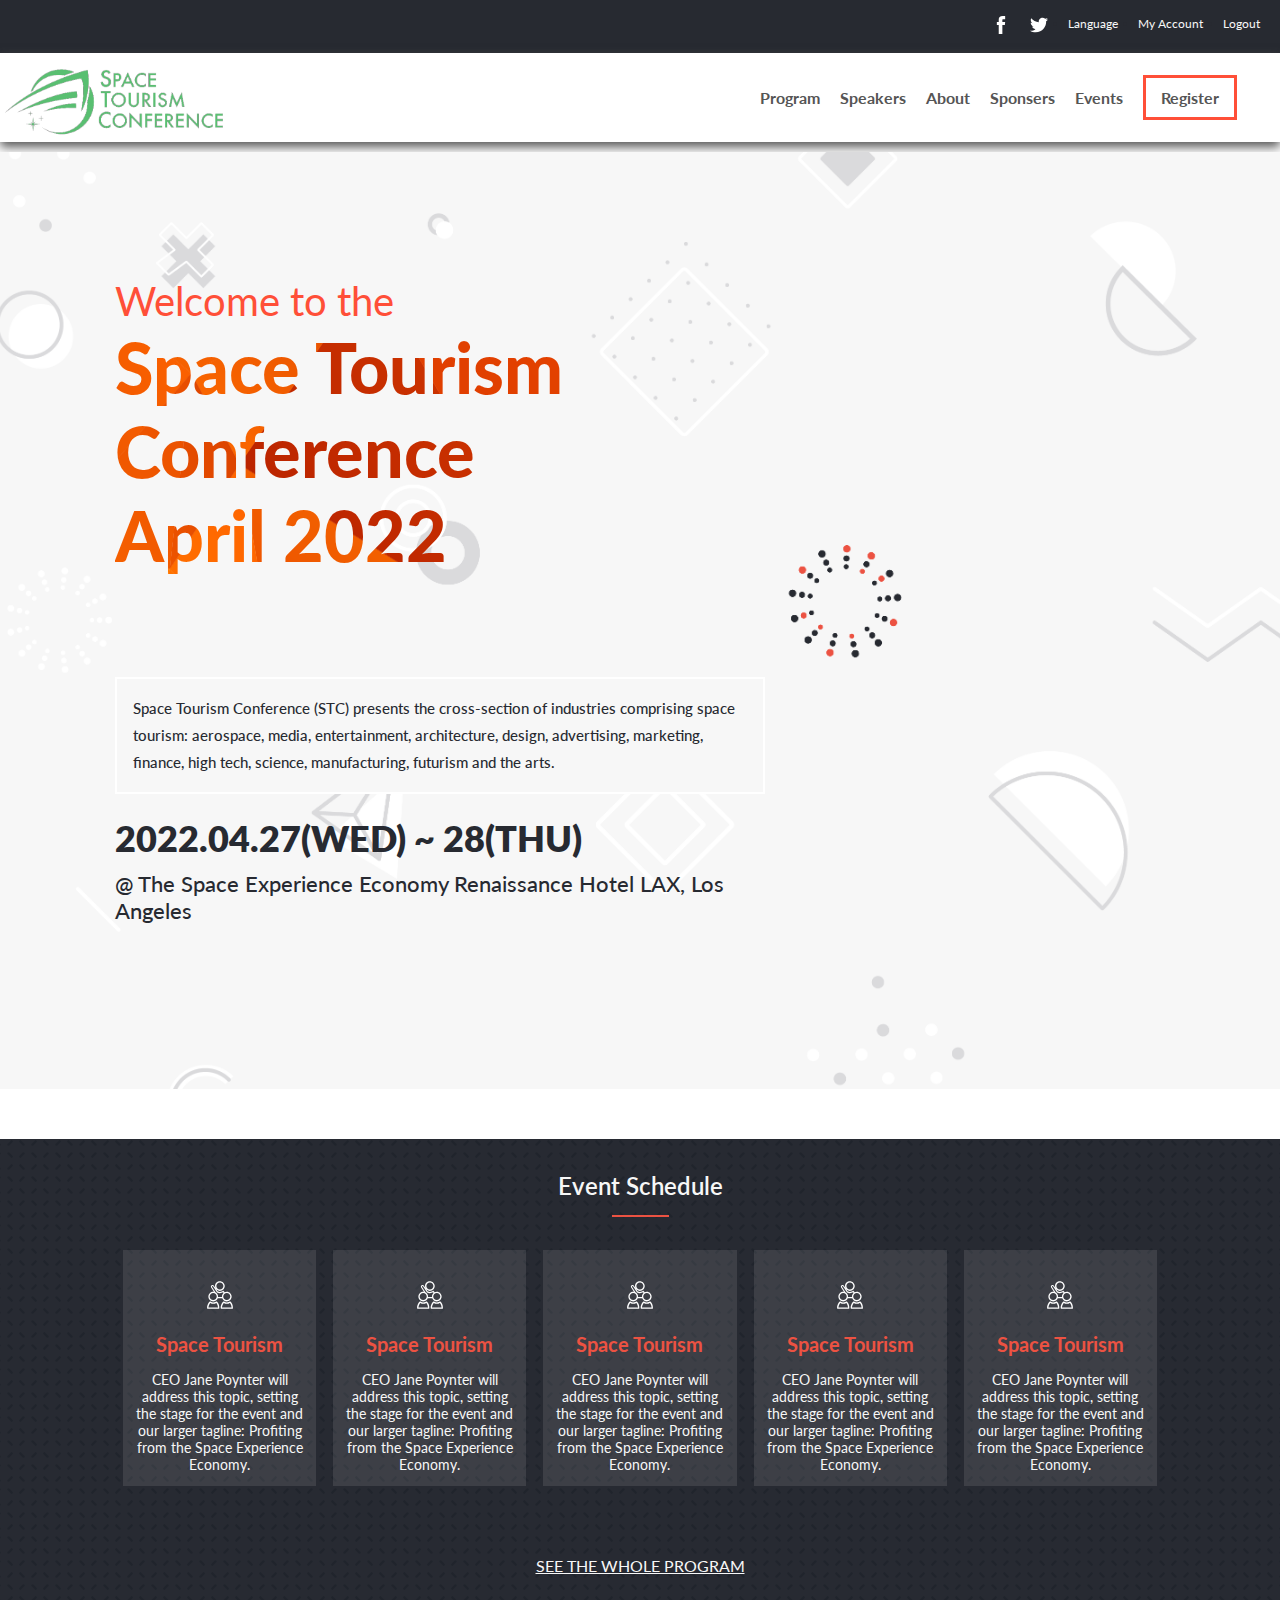
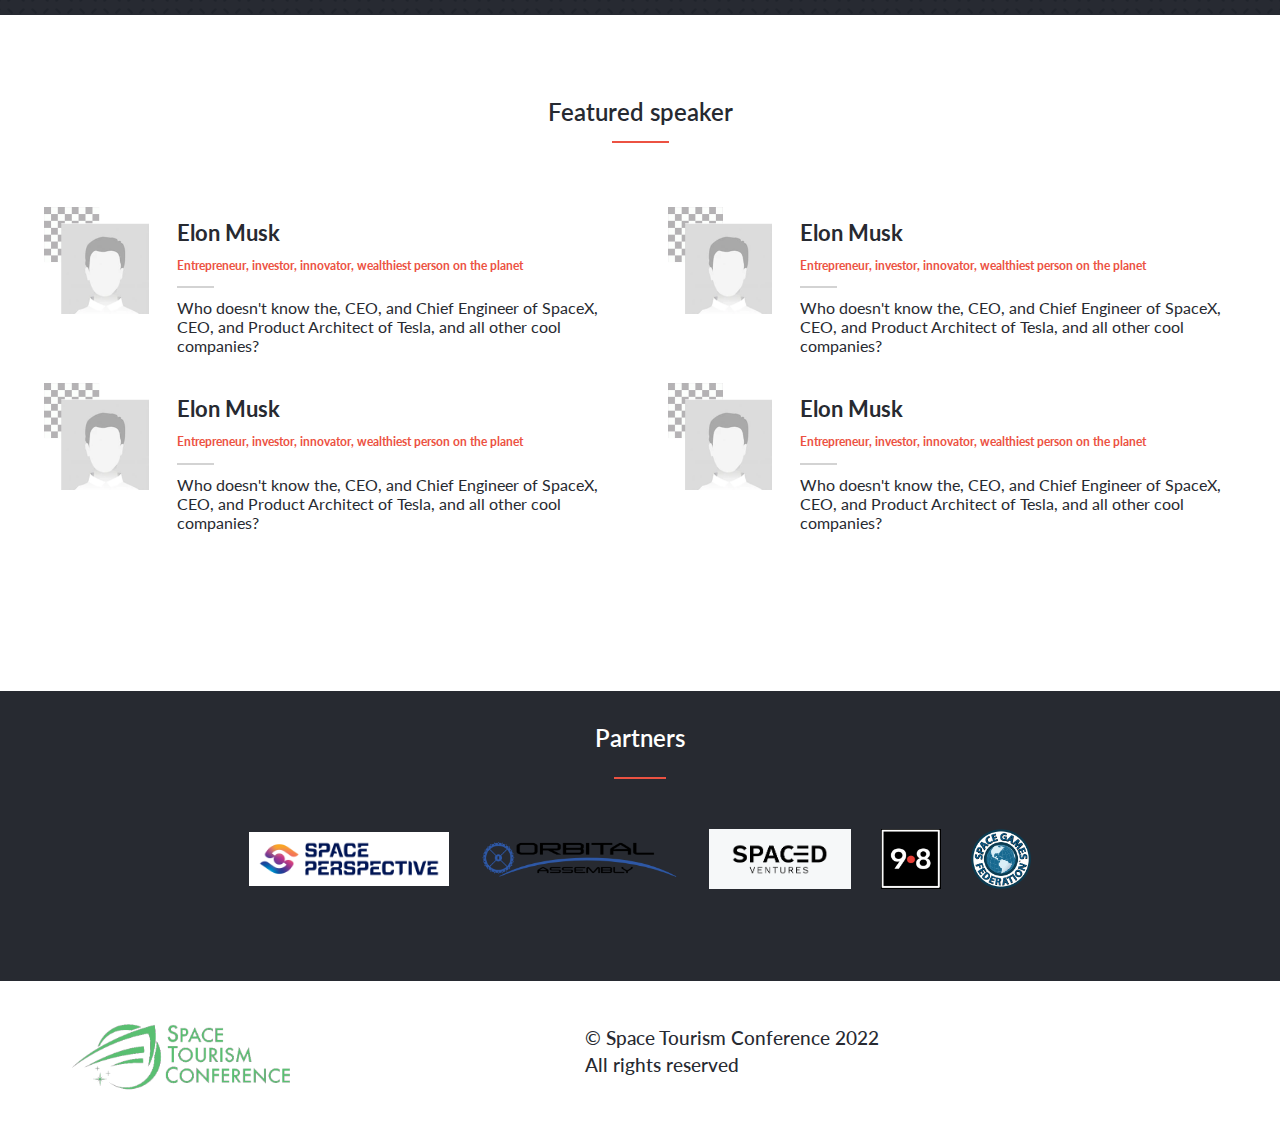
==== index.html @ 09a38b4f "html CSS files write" ====
<!DOCTYPE html>
<html lang="en">
<head>
    <meta charset="UTF-8">
    <meta http-equiv="X-UA-Compatible" content="IE=edge">
    <meta name="viewport" content="width=device-width, initial-scale=1.0">
    <link rel="stylesheet" href="css/style.css">
    <link rel="stylesheet" media="screen and (min-width: 768px)" href="./css/style-desktop.css" />
    <title>Space Tourism Conference</title>
</head>
<body>
    <header></header>
    <nav>
        <div class="mobile-menu-open">
            <img src="./icons/hamburger.png" alt="Open menu Options">
        </div>
        <div class="mobile-menu-close">
            <img src="./icons/close.png" alt="Close menu Options">
        </div>
        <div class="top-menu">
            <ul class="top-menu-1">
                <li><a><img src="./icons/facebook.svg" alt="facebook-icon"></a></li>
                <li><a><img src="./icons/twitter.svg" alt="twitter-icon"></a></li>
            </ul>
            <ul class="top-menu-2">
                <li><a href="">Language</a></li>
                <li><a href="">My Account</a></li>
                <li><a href="">Logout</a></li>
            </ul>
        </div>
        <div class="desktop-menu">
            <a href="#main-page"><img class="desktop-logo" src="./imgs/backgrounds/AboutUsImg2.png" alt="Space Tourism Conference">
            </a>
            <ul class="list-menu">
                <li><a href="">Program</a></li>
                <li><a href="">Speakers</a></li>
                <li><a href="">About</a></li>
                <li><a href="">Sponsers</a></li>
                <li><a href="">Events</a></li>
                <li class="register"><a href="">Register</a></li>

            </ul>
        </div>
    </nav>
    <section class="top">
        <div class="welcome-content">
            <h2 class="welcome-content-h2">Welcome to the</h2>
            <h1 class="welcome-content-h1">Space Tourism Conference
                <span>April 2022</span>
            </h1>
            <div class="paragraph">
                <p>Space Tourism Conference (STC) presents the cross-section of industries comprising space tourism: aerospace, media, entertainment, architecture, design, advertising, marketing, finance, high tech, science, manufacturing, futurism and the arts. </p>
            </div>
            <h3>2022.04.27(WED) ~ 28(THU)</h3>
            <h4>@ The Space Experience Economy
            Renaissance Hotel LAX, Los Angeles</h4>
        </div>
    </section>
    <section class="main-programme">
        <div class="main-programme-content">
            <h3>Event Schedule</h3>
            <div class="line1"></div>
            <div class="programme-cards">
                <div class="programme-card">
                    <img src="./icons/icon-lecture.svg" alt="info about lecture">
                    <h4>Space Tourism</h4>
                    <p>CEO Jane Poynter will address this topic, setting the stage for the event and our larger tagline: Profiting from the Space Experience Economy.</p>
                </div>
                <div class="programme-card">
                    <img src="./icons/icon-lecture.svg" alt="info about lecture">
                    <h4>Space Tourism</h4>
                    <p>CEO Jane Poynter will address this topic, setting the stage for the event and our larger tagline: Profiting from the Space Experience Economy.</p>
                </div>
                <div class="programme-card">
                    <img src="./icons/icon-lecture.svg" alt="info about lecture">
                    <h4>Space Tourism</h4>
                    <p>CEO Jane Poynter will address this topic, setting the stage for the event and our larger tagline: Profiting from the Space Experience Economy.</p>
                </div>
                <div class="programme-card">
                    <img src="./icons/icon-lecture.svg" alt="info about lecture">
                    <h4>Space Tourism</h4>
                    <p>CEO Jane Poynter will address this topic, setting the stage for the event and our larger tagline: Profiting from the Space Experience Economy.</p>
                </div>
                <div class="programme-card">
                    <img src="./icons/icon-lecture.svg" alt="info about lecture">
                    <h4>Space Tourism</h4>
                    <p>CEO Jane Poynter will address this topic, setting the stage for the event and our larger tagline: Profiting from the Space Experience Economy.</p>
                </div>
            </div>
            <button class="main-button" type="button">Join Space Tourism Conference</button>
            <a href="#program" class="see-programme">SEE THE WHOLE PROGRAM</a>
        </div>
    </section>
    <section class="featured-speakers">
        <div class="speaker-contents">
            <h3> Featured speaker</h3>
            <div class="line1"></div>
            <div class="speaker-cards">
                <div class="speaker-card">
                    <div class="speaker-img">
                        <img src="./imgs/avatar/Picture1.png" alt="Elon Musk">
                    </div>
                    <div class="speaker-info">
                        <h4>Elon Musk</h4>
                        <h5>Entrepreneur, investor, innovator, wealthiest person on the planet</h5>
                        <div class="line"></div>
                        <p>Who doesn't know the, CEO, and Chief Engineer of SpaceX, CEO, and Product Architect of Tesla, and all other cool companies?</p>
                    </div>
                </div>
                <div class="speaker-card">
                    <div class="speaker-img">
                        <img src="./imgs/avatar/Picture1.png" alt="Elon Musk">
                    </div>
                    <div class="speaker-info">
                        <h4>Elon Musk</h4>
                        <h5>Entrepreneur, investor, innovator, wealthiest person on the planet</h5>
                        <div class="line"></div>
                        <p>Who doesn't know the, CEO, and Chief Engineer of SpaceX, CEO, and Product Architect of Tesla, and all other cool companies?</p>
                    </div>
                </div>
                <div class="speaker-card">
                    <div class="speaker-img">
                        <img src="./imgs/avatar/Picture1.png" alt="Elon Musk">
                    </div>
                    <div class="speaker-info">
                        <h4>Elon Musk</h4>
                        <h5>Entrepreneur, investor, innovator, wealthiest person on the planet</h5>
                        <div class="line"></div>
                        <p>Who doesn't know the, CEO, and Chief Engineer of SpaceX, CEO, and Product Architect of Tesla, and all other cool companies?</p>
                    </div>
                </div>
                <div class="speaker-card">
                    <div class="speaker-img">
                        <img src="./imgs/avatar/Picture1.png" alt="Elon Musk">
                    </div>
                    <div class="speaker-info">
                        <h4>Elon Musk</h4>
                        <h5>Entrepreneur, investor, innovator, wealthiest person on the planet</h5>
                        <div class="line"></div>
                        <p>Who doesn't know the, CEO, and Chief Engineer of SpaceX, CEO, and Product Architect of Tesla, and all other cool companies?</p>
                    </div>
                </div>
            </div>
        </div>
        <button class="featured-speaker-button" type="button">More</button>
    </section>
    <section class="partners">
        <div class="partners-content">
            <h3>Partners</h3>
            <div class="line1"></div>
            <div class="partners-logos">
                <img src="./imgs/partner1.jpg" alt="">
                <img src="./imgs/partner4.png" alt="">
                <img src="./imgs/partner3.png" alt="">
                <img src="./imgs/partner2.jpg" alt="">
                <img src="./imgs/partner5.png" alt="">
            </div>
        </div>
    </section>
    <footer>
        <div class="footer-content">
            <img class="footer-logo" src="./imgs/backgrounds/AboutUsImg2.png" alt="picture of logo">
            <div class="footer-rights">
                <p>© Space Tourism Conference 2022</p>
                <p>All rights reserved</p>
            </div>
        </div>
    </footer>
</body>
</html>
---- css/style.css ----
@import url("https://fonts.googleapis.com/css2?family=Encode+Sans:wght@300;400;500;600;700;900&display=swap");
@import url('https://fonts.googleapis.com/css2?family=Lato:wght@300;400;700;900&display=swap');

::before * ::after {
  margin: 0;
  padding: 0;
}

body {
  color: #272a31;
  margin: 0;
  padding: 0;
  box-sizing: border-box;
  font-family: 'Lato', sans-serif;
}

h1,
h2,
h3,
h4,
h5,
h6,
p {
  margin: 0;
}

.top {
  width: 100%;
  max-width: 640px;
  text-align: center;
  margin: auto;
  background-image: url(../imgs/mobile-bg.png);
  background-repeat: no-repeat;
  background-position: center;
  background-size: cover;
}

.welcome-content {
  padding: 200px 20px 75px 20px;
  text-align: left;
}

.welcome-content-h2 {
  font-weight: 400;
  font-size: 20px;
  color: #ff4f38;
}

.welcome-content-h1 {
  font-weight: 900;
  font-size: 30px;
  background-image: url(../imgs/backgrounds/welcome-prism-bg.png);
  background-clip: inherit;
  -webkit-background-clip: text;
  color: transparent;
  background-repeat: no-repeat;
  background-position: center center;
  margin-bottom: 100px;
}

.paragraph {
  margin: 22px 0 22px 0;
  padding: 16px;
  background-color: #f7f7f7;
  border: 2px solid white;
}

.paragraph p {
  font-weight: 500;
  line-height: 27px;
  font-size: 12px;
}

.welcome-content > h3 {
  font-weight: 800;
  margin-top: 14px;
  margin-bottom: 10px;
}

.welcome-content > h4 {
  font-size: 14px;
}

span {
  display: block;
}

.main-programme {
  background-image: url(../imgs/backgrounds/crosspattern.svg);
  max-width: 640px;
  width: 100%;
  text-align: center;
  margin: auto;
  background-position: center;
}

.main-programme-content h3 {
  color: #f7f7f7;
  padding-top: 32px;
  padding-bottom: 15px;
}

.line1 {
  border: 1px solid #ec5242;
  width: 35px;
  margin: auto;
  margin-bottom: 25px;
}

.line {
  border: 1px solid #d3d3d3;
  width: 35px;
  margin-bottom: 10px;
  margin-top: 10px;
}

.programme-cards {
  display: flex;
  flex-direction: column;
}

.programme-card {
  display: grid;
  grid-template-columns: 1.5fr 2.5fr 6fr;
  background-color: rgba(255, 255, 255, 0.1);
  margin: 8px;
  padding: 13px;
  align-items: center;
}

.programme-card > * {
  width: 100%;
}

.programme-card > h4 {
  padding-right: 10px;
  color: #ec5242;
}

.programme-card > p {
  color: #f7f7f7;
  text-align: left;
}

.main-button {
  margin: 25px auto 25px auto;
  background-color: #ff4f38;
  border: none;
  color: #f7f7f7;
  font-size: 16px;
  font-weight: bolder;
  font-weight: 400;
  padding: 24px 40px;
}

.see-programme {
  display: none;
}

/* Speakers Section */

.featured-speakers {
  display: grid;
  text-align: center;
  width: 100%;
  max-width: 640px;
  margin: auto;
}

.speaker-contents {
  text-align: left;
}

.speaker-cards {
  margin: 8px;
}

.speaker-contents > h3 {
  padding-top: 32px;
  padding-bottom: 15px;
  text-align: center;
}

.speaker-card {
  display: grid;
  width: 100%;
  max-width: 640px;
  grid-template-columns: 1fr 3.5fr;
  margin: auto;
}

.speaker-img > img {
  width: 100%;
}

.speaker-card > * {
  padding: 14px;
}

.speaker-info {
  display: flex;
  flex-direction: column;
}

.speaker-info h5 {
  color: #ec5242;
}

.featured-speaker-button {
  padding-top: 15px;
  padding-bottom: 15px;
  max-width: 596px;
  margin-left: 22px;
  margin-right: 22px;
}

.featured-speaker-button ::after {
  content: url(../icons/down-arrow.svg);
  display: inline-block;
}

/* Menu Mobile */

nav {
  max-width: 640px;
  width: 100%;
  margin: auto;
}

.mobile-menu-open {
  display: block;
}

.mobile-menu-open img {
  height: 40px;
  margin-left: 34px;
  margin-top: 24px;
  color: #d3d3d3;
  position: fixed;
}

.mobile-menu-close {
  display: none;
}

.mobile-menu-close img {
  height: 40px;
  margin-left: 34px;
  margin-top: 24px;
  color: #d3d3d3;
}

.desktop-menu {
  display: none;
}

.top-menu {
  display: none;
}

.desktop-menu li {
  list-style: none;
  padding: 0;
}

.list-menu a {
  text-decoration: none;
  color: #555;
  font-size: 26px;
  font-weight: 700;
  line-height: 2.2em;
}

/* Partner's */

.partners {
  display: none;
  background-color: #272a31;
  max-width: 640px;
  margin: auto;
}

.partners-logos {
  display: flex;
  flex-wrap: wrap;
  justify-content: center;
  gap: 34px;
  align-items: center;
  max-width: 640px;
  padding-bottom: 30px;
}

.partners-content > h3 {
  padding: 32px 15px 15px 15px;
  font-weight: 800;
  margin-top: 14px;
  margin-bottom: 10px;
  color: white;
  text-align: center;
}

.partners-logos > img {
  width: auto;
  max-width: 200px;
  height: 100%;
  max-height: 60px;
}

/* footer */

footer {
  display: none;
  max-width: 640px;
  margin: auto;
}

.footer-content {
  margin: 30px 15px 30px 15px;
  display: grid;
  grid-template-columns: 30% 50%;
  gap: 30px;
  align-items: center;
}

.footer-logo {
  width: 100%;
}

.footer-rights {
  width: 100%;
}

.footer-rights p {
  font-weight: 500;
  line-height: 27px;
  font-size: larger;
}
---- css/style-desktop.css ----
@import url("https://fonts.googleapis.com/css2?family=Encode+Sans:wght@300;400;500;600;700;900&display=swap");
@import url('https://fonts.googleapis.com/css2?family=Lato:wght@300;400;700;900&display=swap');

::before * ::after {
  margin: 0;
  padding: 0;
}

body {
  color: #272a31;
  margin: 0;
  padding: 0;
  box-sizing: border-box;
  font-family: 'Lato', sans-serif;
}

h1,
h2,
h3,
h4,
h5,
h6,
p {
  margin: 0;
}

nav {
  max-width: 1440px;
  width: 100%;
  margin: auto;
}

.mobile-menu-open {
  display: none;
}

.mobile-menu-open img {
  height: 40px;
  margin-left: 34px;
  margin-top: 24px;
  color: #d3d3d3;
  position: fixed;
}

.mobile-menu-close {
  display: none;
}

.mobile-menu-close img {
  height: 40px;
  margin-left: 34px;
  margin-top: 24px;
  color: #d3d3d3;
}

.desktop-menu {
  display: flex;
  justify-content: space-between;
  padding-right: 40px;
  margin-bottom: 10px;
  border: 3px solid white;
  box-shadow: 0 5px 10px #555;
}

.desktop-menu a {
  justify-self: center;
  align-self: center;
}

.desktop-logo {
  height: auto;
  max-height: 80px;
}

.list-menu {
  display: flex;
  justify-content: space-around;
  gap: 20px;
}

.list-menu li {
  flex: 1 1 auto;
}

.desktop-menu li {
  list-style: none;
  padding: 0;
  align-self: center;
}

.list-menu a {
  text-decoration: none;
  color: #555;
  font-size: medium;
  font-weight: 700;
  line-height: 2.2em;
}

.register a {
  border: 3px solid #ff4f38;
  padding: 10px 15px 10px 15px;
}

.top-menu {
  display: flex;
  justify-content: end;
  background-color: #272a31;
}

.top-menu-1 {
  display: flex;
  padding-left: 0;
  list-style-type: none;
}

.top-menu-1 ul {
  margin-right: 24px;
}

.top-menu-1 li {
  font-size: 12px;
  font-weight: 400;
  margin-right: 20px;
}

.top-menu-1 a {
  text-decoration: none;
  color: #f7f7f7;
}

.top-menu-1 img {
  width: 18px;
  height: 18px;
}

.top-menu-2 {
  display: flex;
  padding-left: 0;
}

.top-menu-2 li {
  font-size: 12px;
  font-weight: 400;
  margin-right: 20px;
}

.top-menu-2 a {
  text-decoration: none;
  color: #f7f7f7;
}

.list-menu a:hover {
  color: #ff4f38;
}

/* Top Section */

.top {
  width: 100%;
  max-width: 1440px;
  text-align: center;
  margin: auto;
  background-image: url(../imgs/backgrounds/bg-welcome.png);
  background-repeat: no-repeat;
  background-position: center;
  background-size: cover;
}

.welcome-content {
  width: 100%;
  max-width: 650px;
  padding: 125px 0 165px 115px;
}

.welcome-content-h2 {
  font-size: 40px;
}

.welcome-content-h1 {
  max-width: 800px;
  font-size: 70px;
}

.paragraph {
  max-width: 630px;
}

.paragraph p {
  font-size: 15px;
}

.welcome-content > h3 {
  font-size: 36px;
}

.welcome-content > h4 {
  font-size: 22px;
  font-weight: 500;
}

.main-programme {
  background-image: url(../imgs/backgrounds/crosspattern.svg);
  max-width: 1440px;
  width: 100%;
  text-align: center;
  margin: auto;
  background-position: center;
}

.main-programme-content {
  padding-left: 115px;
  padding-right: 115px;
  padding-bottom: 40px;
}

.main-button {
  display: none;
}

.main-programme-content h3 {
  font-size: 24px;
  font-weight: 600;
  text-align: center;
  margin-top: 50px;
}

.line1 {
  width: 55px;
}

.programme-cards {
  display: grid;
  grid-template-columns: repeat(5, 1fr);
  gap: 1px;
}

.programme-card {
  display: flex;
  flex-direction: column;
  align-items: center;
  text-align: center;
  max-width: 200px;
  margin-bottom: 0;
}

.programme-card > * {
  width: auto;
}

.programme-card > h4 {
  font-size: 20px;
  width: 100%;
  margin-top: 5px;
  margin-bottom: 15px;
  padding: 0;
}

.programme-card > p {
  text-align: center;
  font-size: 14px;
  font-weight: 400;
}

.see-programme {
  display: block;
  margin-top: 70px;
  color: #f7f7f7;
}

/* Speakers Section */

.featured-speakers {
  max-width: 1440px;
}

.speaker-contents {
  padding: 0 30px 95px 30px;
}

.speaker-contents h3 {
  font-size: 24px;
  font-weight: 600;
  text-align: center;
  margin-top: 50px;
}

.speaker-contents .line1 {
  margin-bottom: 50px;
}

.speaker-cards {
  display: grid;
  grid-template-columns: 1fr 1fr;
  column-gap: 27px;
  margin: auto;
}

.speaker-card h4 {
  font-size: 22px;
  margin-top: 12px;
  margin-bottom: 10px;
}

.speaker-card h5 {
  font-size: 12px;
  line-height: 1.7em;
}

.featured-speaker-button {
  display: none;
}

/* Partner's Section */
.partners {
  display: block;
  max-width: 1440px;
  margin: auto;
}

.partners-content {
  padding: 0 30px 62px 30px;
}

.partners-content > h3 {
  font-size: 24px;
  font-weight: 600;
  text-align: center;
  margin-top: 50px;
}

.partners-content .line1 {
  width: 50px;
  margin-bottom: 50px;
}

.partners-logos {
  width: 100%;
  max-width: 858px;
  max-width: inherit;
  gap: 30px;
}

/* footer */
footer {
  display: block;
  max-width: 1440px;
  margin: auto;
}

.footer-content {
  justify-content: space-around;
}

.footer-logo {
  height: auto;
  max-height: 80px;
  width: auto;
}

.footer-rights {
  font-size: 16px;
  font-weight: 600;
}
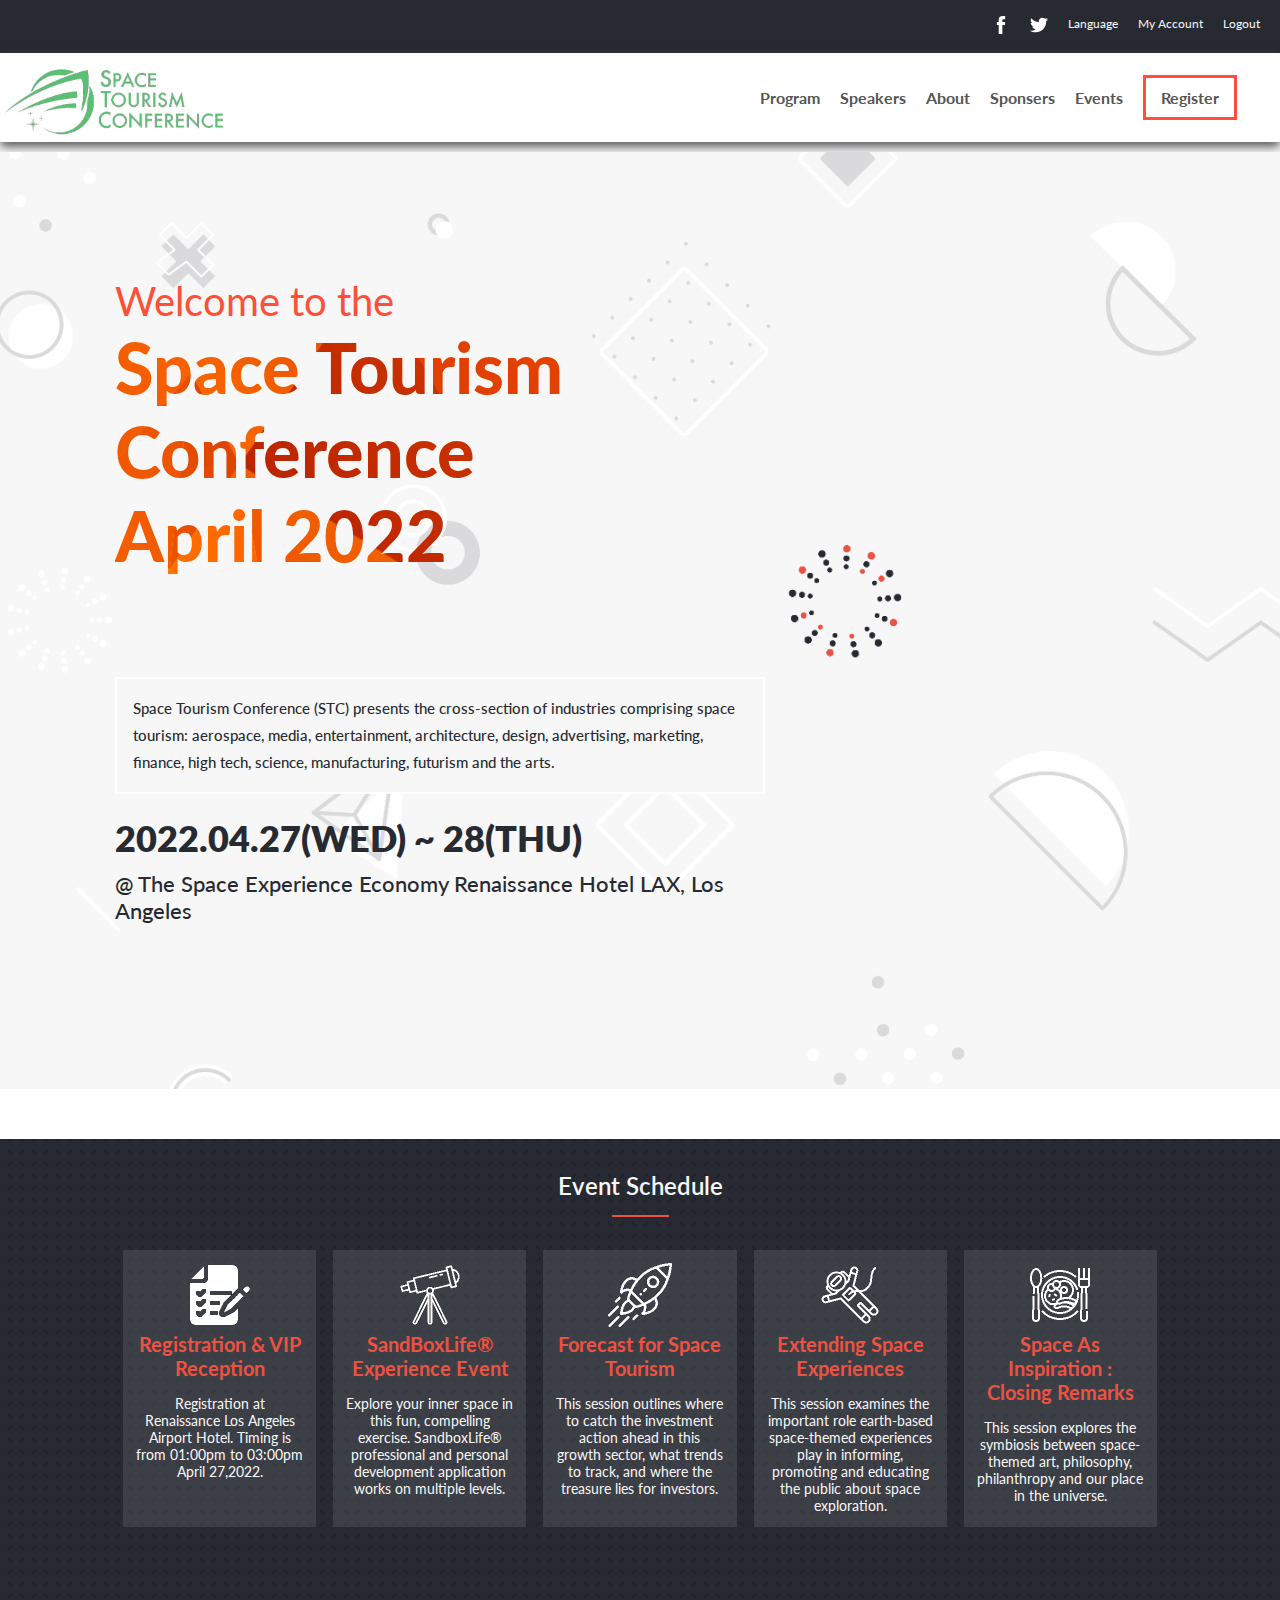
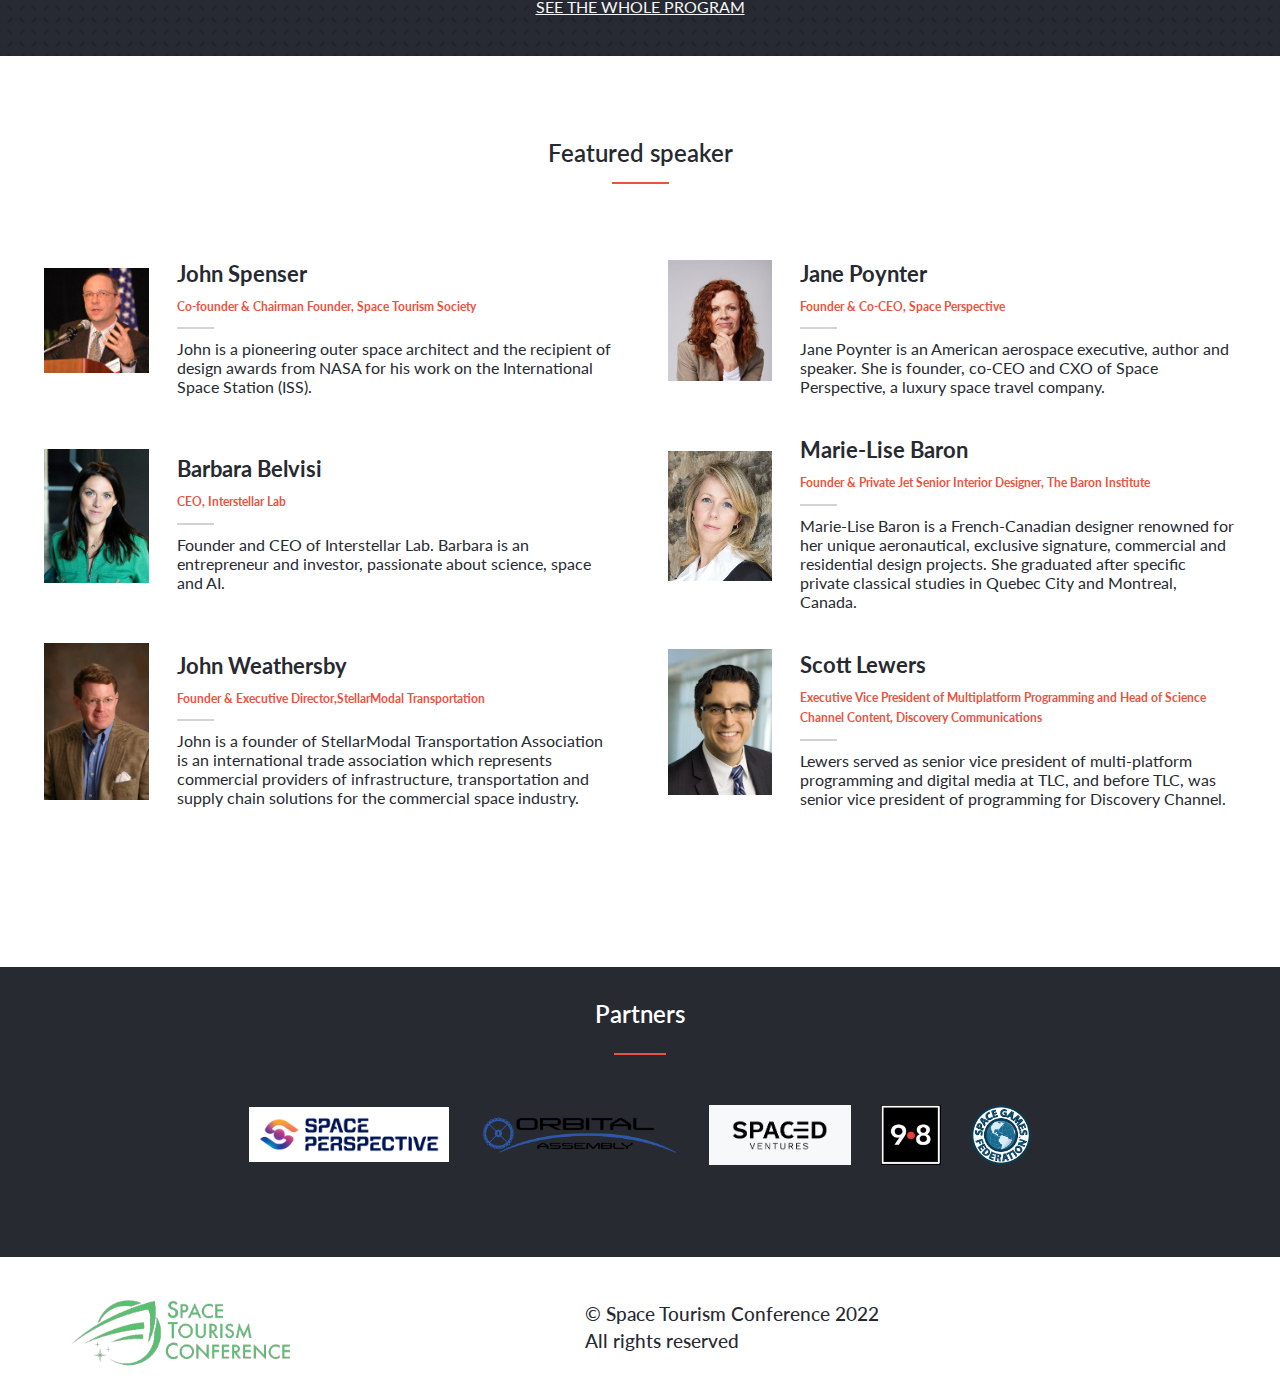
==== commit bf0b9fbf: "Programm section Data Add" ====
--- a/index.html
+++ b/index.html
@@ -32,12 +32,12 @@
             <a href="#main-page"><img class="desktop-logo" src="./imgs/backgrounds/AboutUsImg2.png" alt="Space Tourism Conference">
             </a>
             <ul class="list-menu">
-                <li><a href="">Program</a></li>
-                <li><a href="">Speakers</a></li>
-                <li><a href="">About</a></li>
-                <li><a href="">Sponsers</a></li>
-                <li><a href="">Events</a></li>
-                <li class="register"><a href="">Register</a></li>
+                <li class="programme1"><a href="#programme">Program</a></li>
+                <li class="speakers1"><a href="#speakers">Speakers</a></li>
+                <li class="about1"><a href="aboutUs.html">About</a></li>
+                <li class="sponsers1"><a href="aboutUs.html#sponsers">Sponsers</a></li>
+                <li class="events1"><a href="aboutUs.html#events">Events</a></li>
+                <li class="register"><a href="https://events.eventzilla.net/e/space-tourism-conference-2022-profiting-from-the-space-experience-economy-2138803014?preview=1626327024469">Register</a></li>
 
             </ul>
         </div>
@@ -56,95 +56,52 @@
             Renaissance Hotel LAX, Los Angeles</h4>
         </div>
     </section>
-    <section class="main-programme">
+    <section class="main-programme" id="programme">
         <div class="main-programme-content">
             <h3>Event Schedule</h3>
             <div class="line1"></div>
             <div class="programme-cards">
                 <div class="programme-card">
-                    <img src="./icons/icon-lecture.svg" alt="info about lecture">
-                    <h4>Space Tourism</h4>
-                    <p>CEO Jane Poynter will address this topic, setting the stage for the event and our larger tagline: Profiting from the Space Experience Economy.</p>
+                    <img src="./icons/a.png" alt="Registration & VIP reception">
+                    <h4>Registration & VIP Reception</h4>
+                    <p>Registration at Renaissance Los Angeles Airport Hotel. Timing is from 01:00pm to 03:00pm April 27,2022.</p>
                 </div>
                 <div class="programme-card">
-                    <img src="./icons/icon-lecture.svg" alt="info about lecture">
-                    <h4>Space Tourism</h4>
-                    <p>CEO Jane Poynter will address this topic, setting the stage for the event and our larger tagline: Profiting from the Space Experience Economy.</p>
+                    <img src="./icons/b.png" alt="Workshop-1">
+                    <h4>SandBoxLife® Experience Event</h4>
+                    <p>Explore your inner space in this fun, compelling exercise. SandboxLife® professional and personal development application works on multiple levels.</p> 
                 </div>
                 <div class="programme-card">
-                    <img src="./icons/icon-lecture.svg" alt="info about lecture">
-                    <h4>Space Tourism</h4>
-                    <p>CEO Jane Poynter will address this topic, setting the stage for the event and our larger tagline: Profiting from the Space Experience Economy.</p>
+                    <img src="./icons/c.png" alt="Forecast for Space Tourism">
+                    <h4>Forecast for Space Tourism</h4>
+                    <p> This session outlines where to catch the investment action ahead in this growth sector, what trends to track, and where the treasure lies for investors.</p>
                 </div>
                 <div class="programme-card">
-                    <img src="./icons/icon-lecture.svg" alt="info about lecture">
-                    <h4>Space Tourism</h4>
-                    <p>CEO Jane Poynter will address this topic, setting the stage for the event and our larger tagline: Profiting from the Space Experience Economy.</p>
+                    <img src="./icons/d.png" alt="Extending Space Experiences on Earth">
+                    <h4>Extending Space Experiences</h4>
+                    <p>This session examines the important role earth-based space-themed experiences play in informing, promoting and educating the public about space exploration.</p>
                 </div>
                 <div class="programme-card">
-                    <img src="./icons/icon-lecture.svg" alt="info about lecture">
-                    <h4>Space Tourism</h4>
-                    <p>CEO Jane Poynter will address this topic, setting the stage for the event and our larger tagline: Profiting from the Space Experience Economy.</p>
+                    <img src="./icons/e.png" alt="Space As Inspiration">
+                    <h4>Space As Inspiration : Closing Remarks </h4>
+                    <p> This session explores the symbiosis between space-themed art, philosophy, philanthropy and our place in the universe.</p>
                 </div>
             </div>
             <button class="main-button" type="button">Join Space Tourism Conference</button>
-            <a href="#program" class="see-programme">SEE THE WHOLE PROGRAM</a>
+            <a href="https://www.spacetourismconf.com/#Agenda" class="see-programme">SEE THE WHOLE PROGRAM</a>
         </div>
     </section>
-    <section class="featured-speakers">
+    <section class="featured-speakers" id="speakers">
         <div class="speaker-contents">
             <h3> Featured speaker</h3>
             <div class="line1"></div>
             <div class="speaker-cards">
-                <div class="speaker-card">
-                    <div class="speaker-img">
-                        <img src="./imgs/avatar/Picture1.png" alt="Elon Musk">
-                    </div>
-                    <div class="speaker-info">
-                        <h4>Elon Musk</h4>
-                        <h5>Entrepreneur, investor, innovator, wealthiest person on the planet</h5>
-                        <div class="line"></div>
-                        <p>Who doesn't know the, CEO, and Chief Engineer of SpaceX, CEO, and Product Architect of Tesla, and all other cool companies?</p>
-                    </div>
-                </div>
-                <div class="speaker-card">
-                    <div class="speaker-img">
-                        <img src="./imgs/avatar/Picture1.png" alt="Elon Musk">
-                    </div>
-                    <div class="speaker-info">
-                        <h4>Elon Musk</h4>
-                        <h5>Entrepreneur, investor, innovator, wealthiest person on the planet</h5>
-                        <div class="line"></div>
-                        <p>Who doesn't know the, CEO, and Chief Engineer of SpaceX, CEO, and Product Architect of Tesla, and all other cool companies?</p>
-                    </div>
-                </div>
-                <div class="speaker-card">
-                    <div class="speaker-img">
-                        <img src="./imgs/avatar/Picture1.png" alt="Elon Musk">
-                    </div>
-                    <div class="speaker-info">
-                        <h4>Elon Musk</h4>
-                        <h5>Entrepreneur, investor, innovator, wealthiest person on the planet</h5>
-                        <div class="line"></div>
-                        <p>Who doesn't know the, CEO, and Chief Engineer of SpaceX, CEO, and Product Architect of Tesla, and all other cool companies?</p>
-                    </div>
-                </div>
-                <div class="speaker-card">
-                    <div class="speaker-img">
-                        <img src="./imgs/avatar/Picture1.png" alt="Elon Musk">
-                    </div>
-                    <div class="speaker-info">
-                        <h4>Elon Musk</h4>
-                        <h5>Entrepreneur, investor, innovator, wealthiest person on the planet</h5>
-                        <div class="line"></div>
-                        <p>Who doesn't know the, CEO, and Chief Engineer of SpaceX, CEO, and Product Architect of Tesla, and all other cool companies?</p>
-                    </div>
-                </div>
+
             </div>
         </div>
         <button class="featured-speaker-button" type="button">More</button>
     </section>
-    <section class="partners">
+    <section class="partners" id="sponsers">
         <div class="partners-content">
             <h3>Partners</h3>
             <div class="line1"></div>
@@ -166,5 +123,6 @@
             </div>
         </div>
     </footer>
+    <script src="js/index.js"></script>
 </body>
 </html>--- a/css/style.css
+++ b/css/style.css
@@ -189,6 +189,10 @@
   margin: auto;
 }
 
+.speaker-img {
+  align-self: center;
+}
+
 .speaker-img > img {
   width: 100%;
 }
--- a/css/style-desktop.css
+++ b/css/style-desktop.css
@@ -247,6 +247,10 @@
   width: auto;
 }
 
+.programme-card img {
+  max-width: 64px;
+}
+
 .programme-card > h4 {
   font-size: 20px;
   width: 100%;
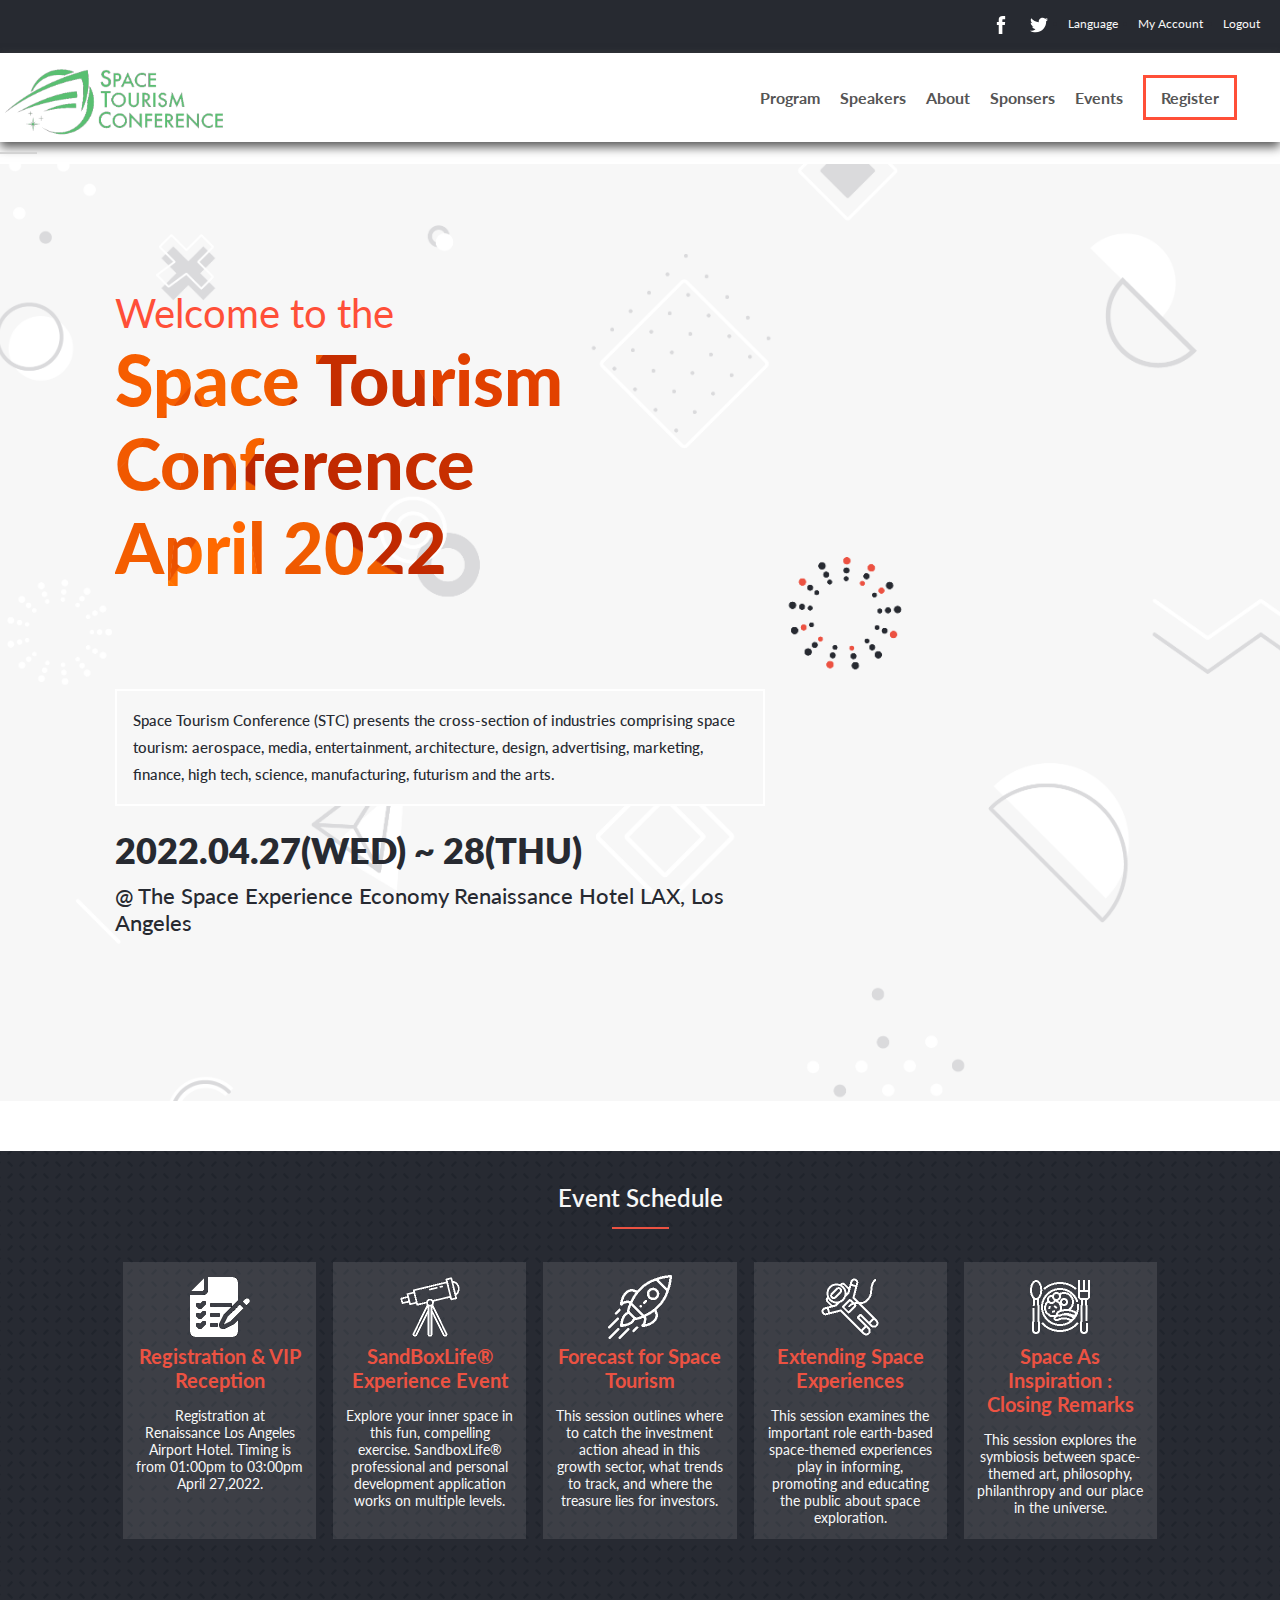
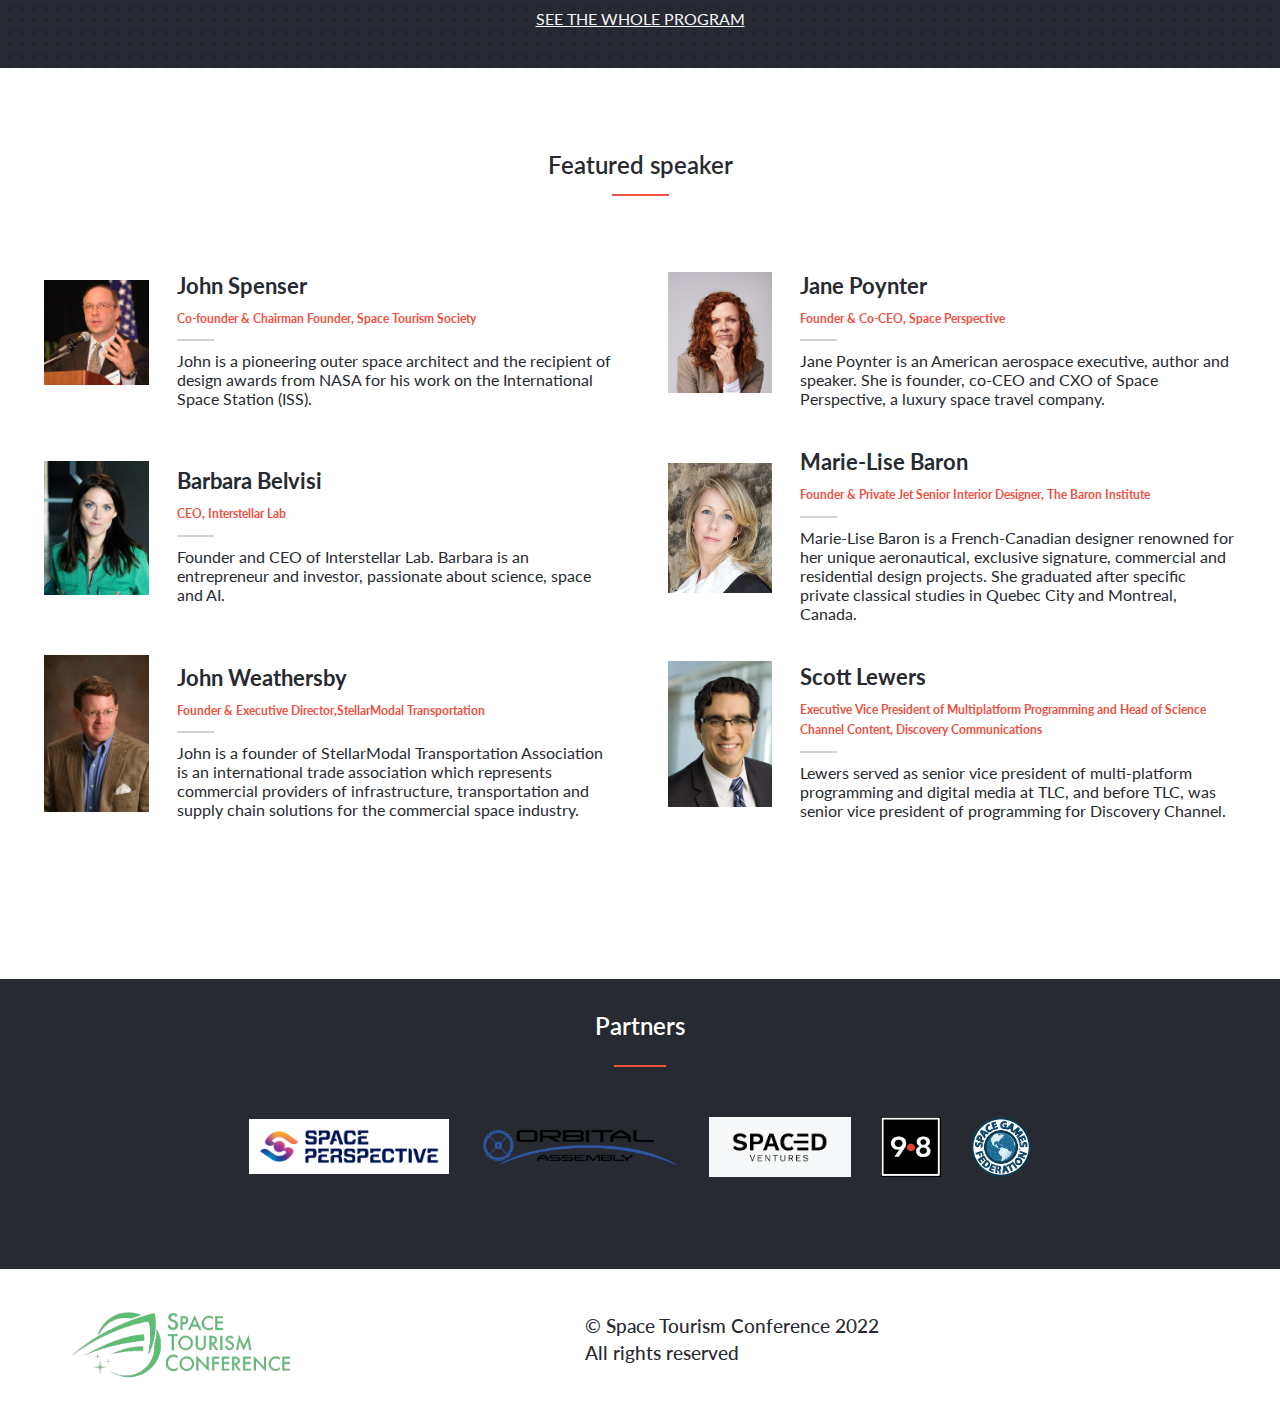
==== commit fe577fca: "fix mobile menu" ====
--- a/index.html
+++ b/index.html
@@ -35,13 +35,14 @@
                 <li class="programme1"><a href="#programme">Program</a></li>
                 <li class="speakers1"><a href="#speakers">Speakers</a></li>
                 <li class="about1"><a href="aboutUs.html">About</a></li>
-                <li class="sponsers1"><a href="aboutUs.html#sponsers">Sponsers</a></li>
+                <li class="sponsers1"><a href="#sponsers">Sponsers</a></li>
                 <li class="events1"><a href="aboutUs.html#events">Events</a></li>
                 <li class="register"><a href="https://events.eventzilla.net/e/space-tourism-conference-2022-profiting-from-the-space-experience-economy-2138803014?preview=1626327024469">Register</a></li>
 
             </ul>
         </div>
     </nav>
+    <div class="line"></div>
     <section class="top">
         <div class="welcome-content">
             <h2 class="welcome-content-h2">Welcome to the</h2>
--- a/css/style-desktop.css
+++ b/css/style-desktop.css
@@ -102,6 +102,7 @@
 }
 
 .top-menu {
+  top: 0%;
   display: flex;
   justify-content: end;
   background-color: #272a31;
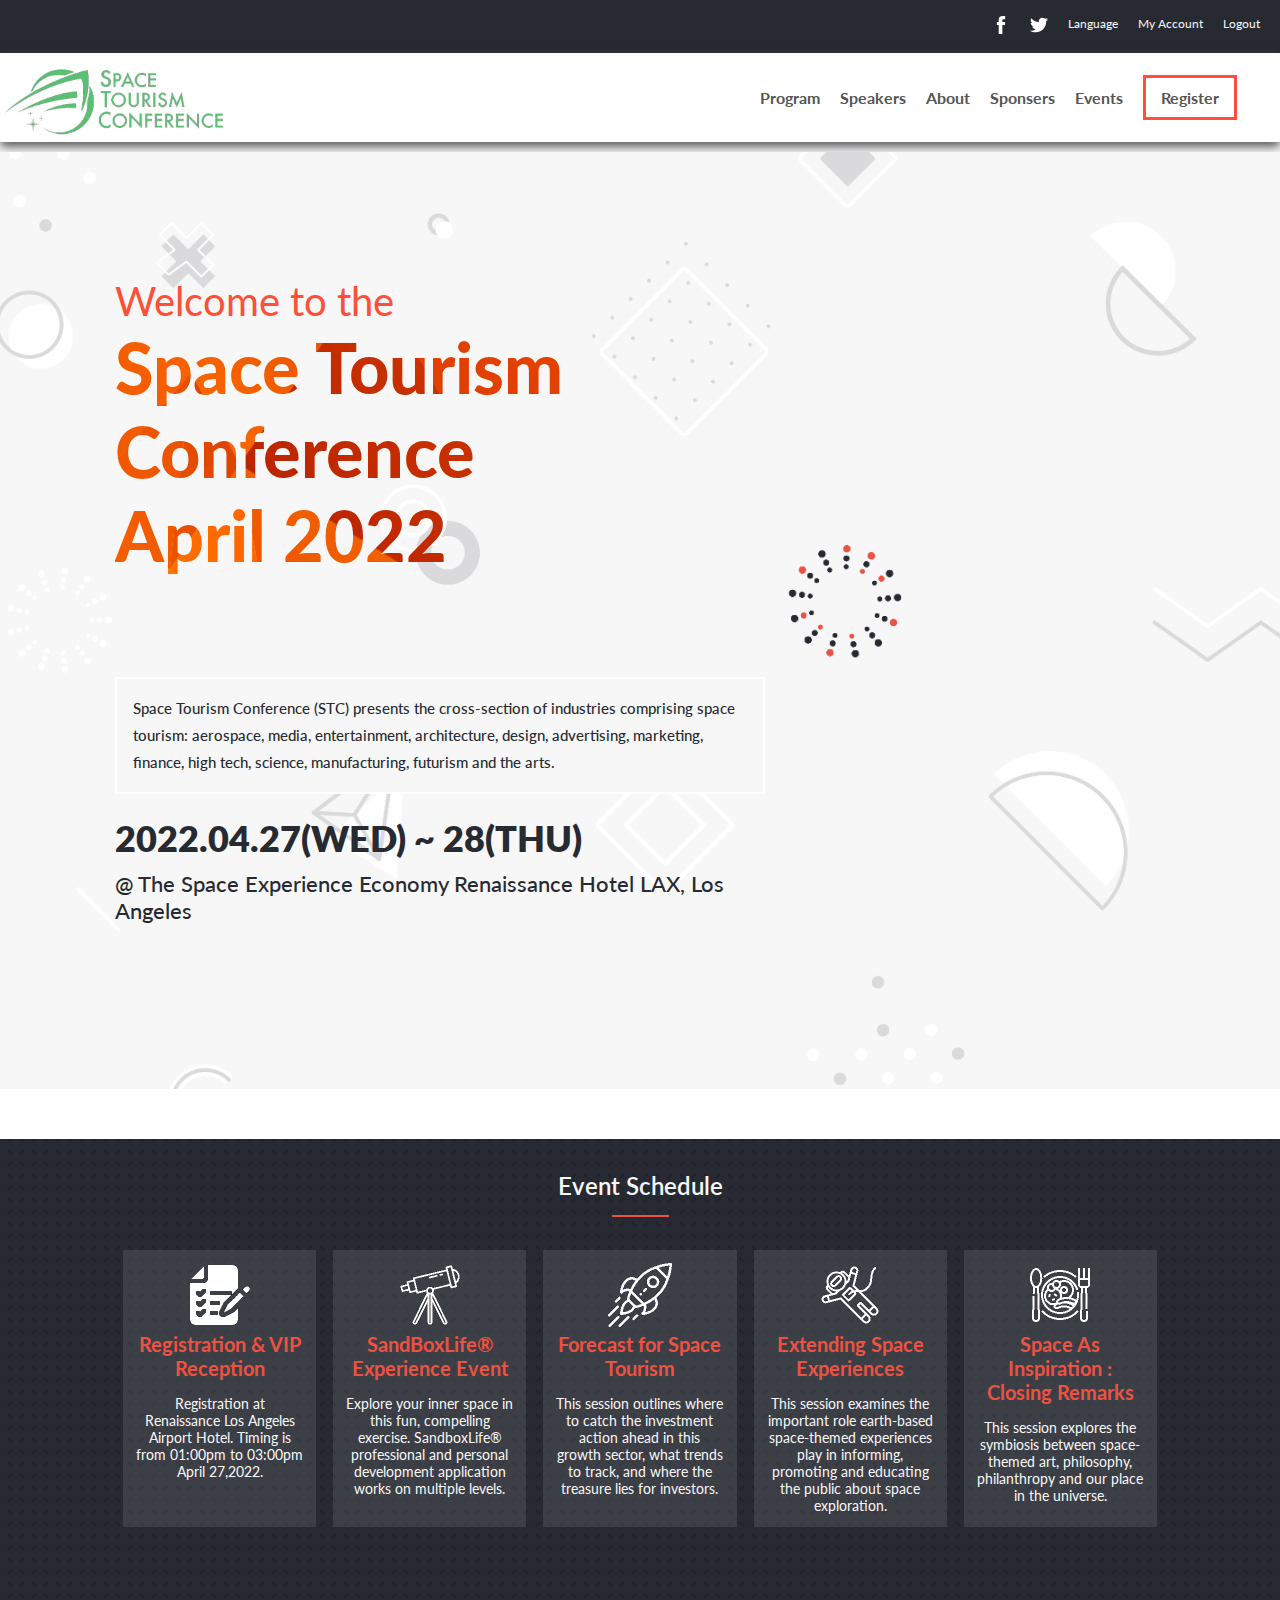
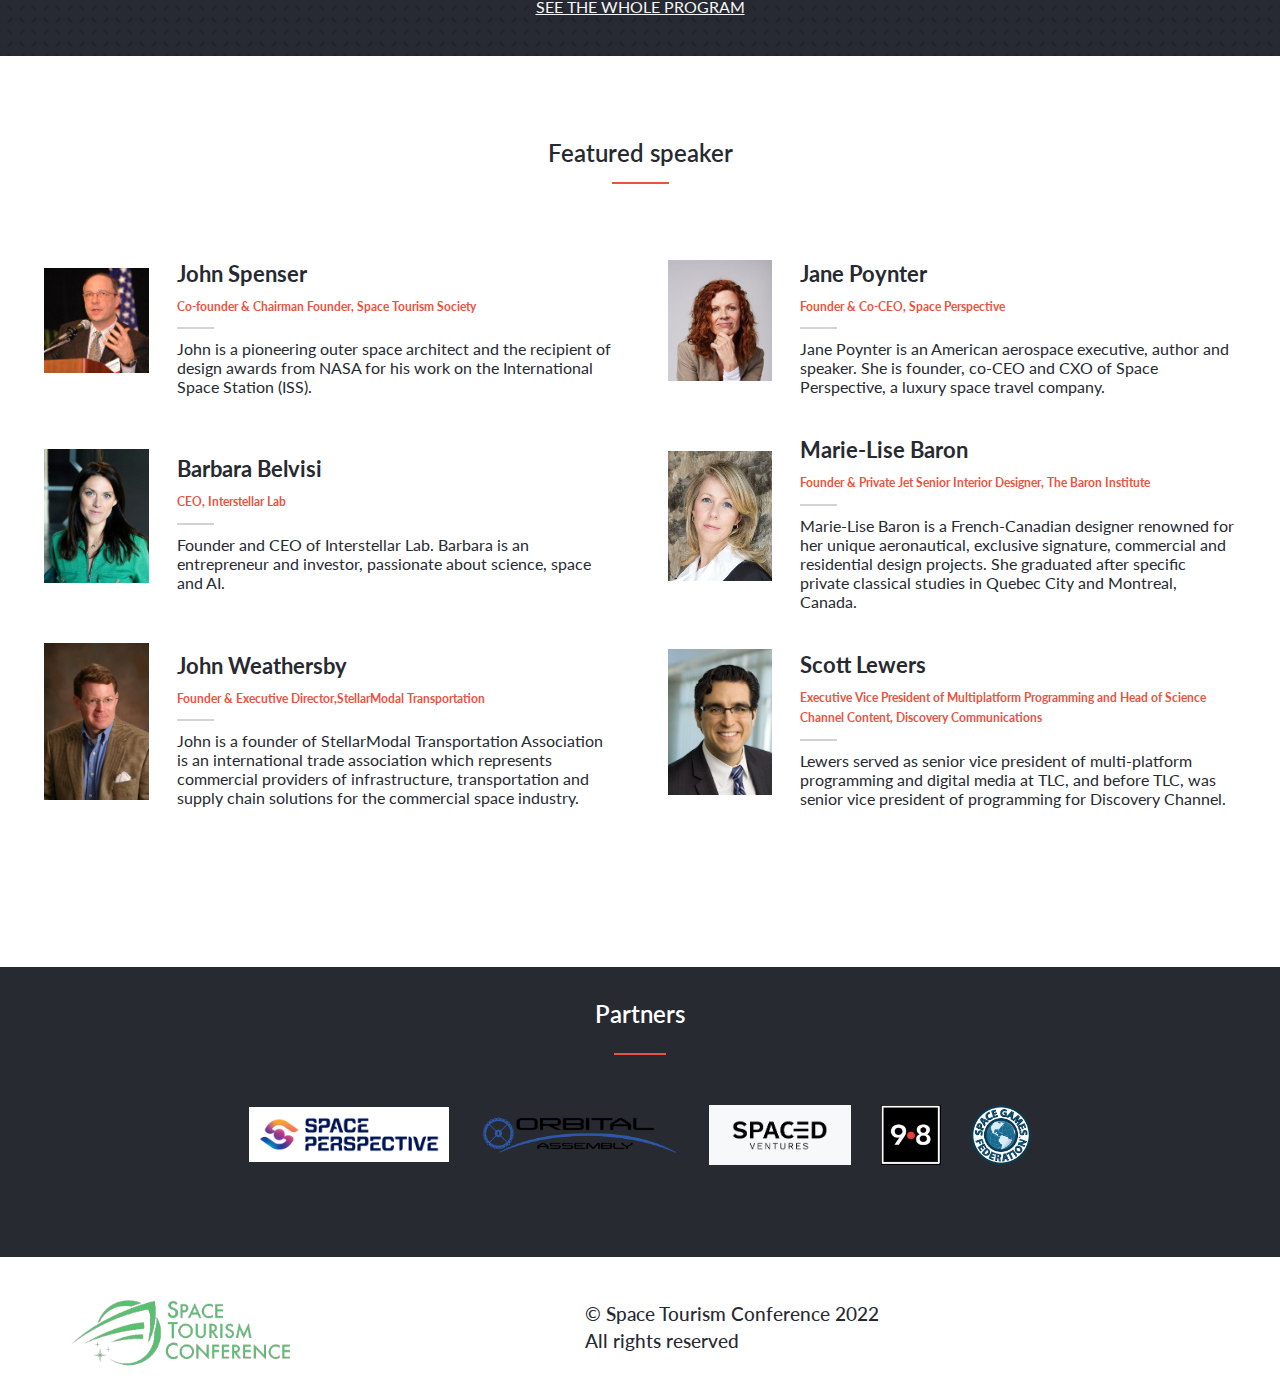
==== commit 79194cb8: "Read-me loom-link add" ====
--- a/index.html
+++ b/index.html
@@ -42,7 +42,6 @@
             </ul>
         </div>
     </nav>
-    <div class="line"></div>
     <section class="top">
         <div class="welcome-content">
             <h2 class="welcome-content-h2">Welcome to the</h2>
@@ -88,7 +87,9 @@
                     <p> This session explores the symbiosis between space-themed art, philosophy, philanthropy and our place in the universe.</p>
                 </div>
             </div>
-            <button class="main-button" type="button">Join Space Tourism Conference</button>
+            <a href="https://www.spacetourismconf.com/#Agenda">
+                <button class="main-button" type="button">Join Space Tourism Conference</button>
+            </a>
             <a href="https://www.spacetourismconf.com/#Agenda" class="see-programme">SEE THE WHOLE PROGRAM</a>
         </div>
     </section>
--- a/css/style.css
+++ b/css/style.css
@@ -211,6 +211,7 @@
 }
 
 .featured-speaker-button {
+  display: none;
   padding-top: 15px;
   padding-bottom: 15px;
   max-width: 596px;
@@ -278,7 +279,7 @@
 /* Partner's */
 
 .partners {
-  display: none;
+  display: block;
   background-color: #272a31;
   max-width: 640px;
   margin: auto;
@@ -313,7 +314,7 @@
 /* footer */
 
 footer {
-  display: none;
+  display: block;
   max-width: 640px;
   margin: auto;
 }
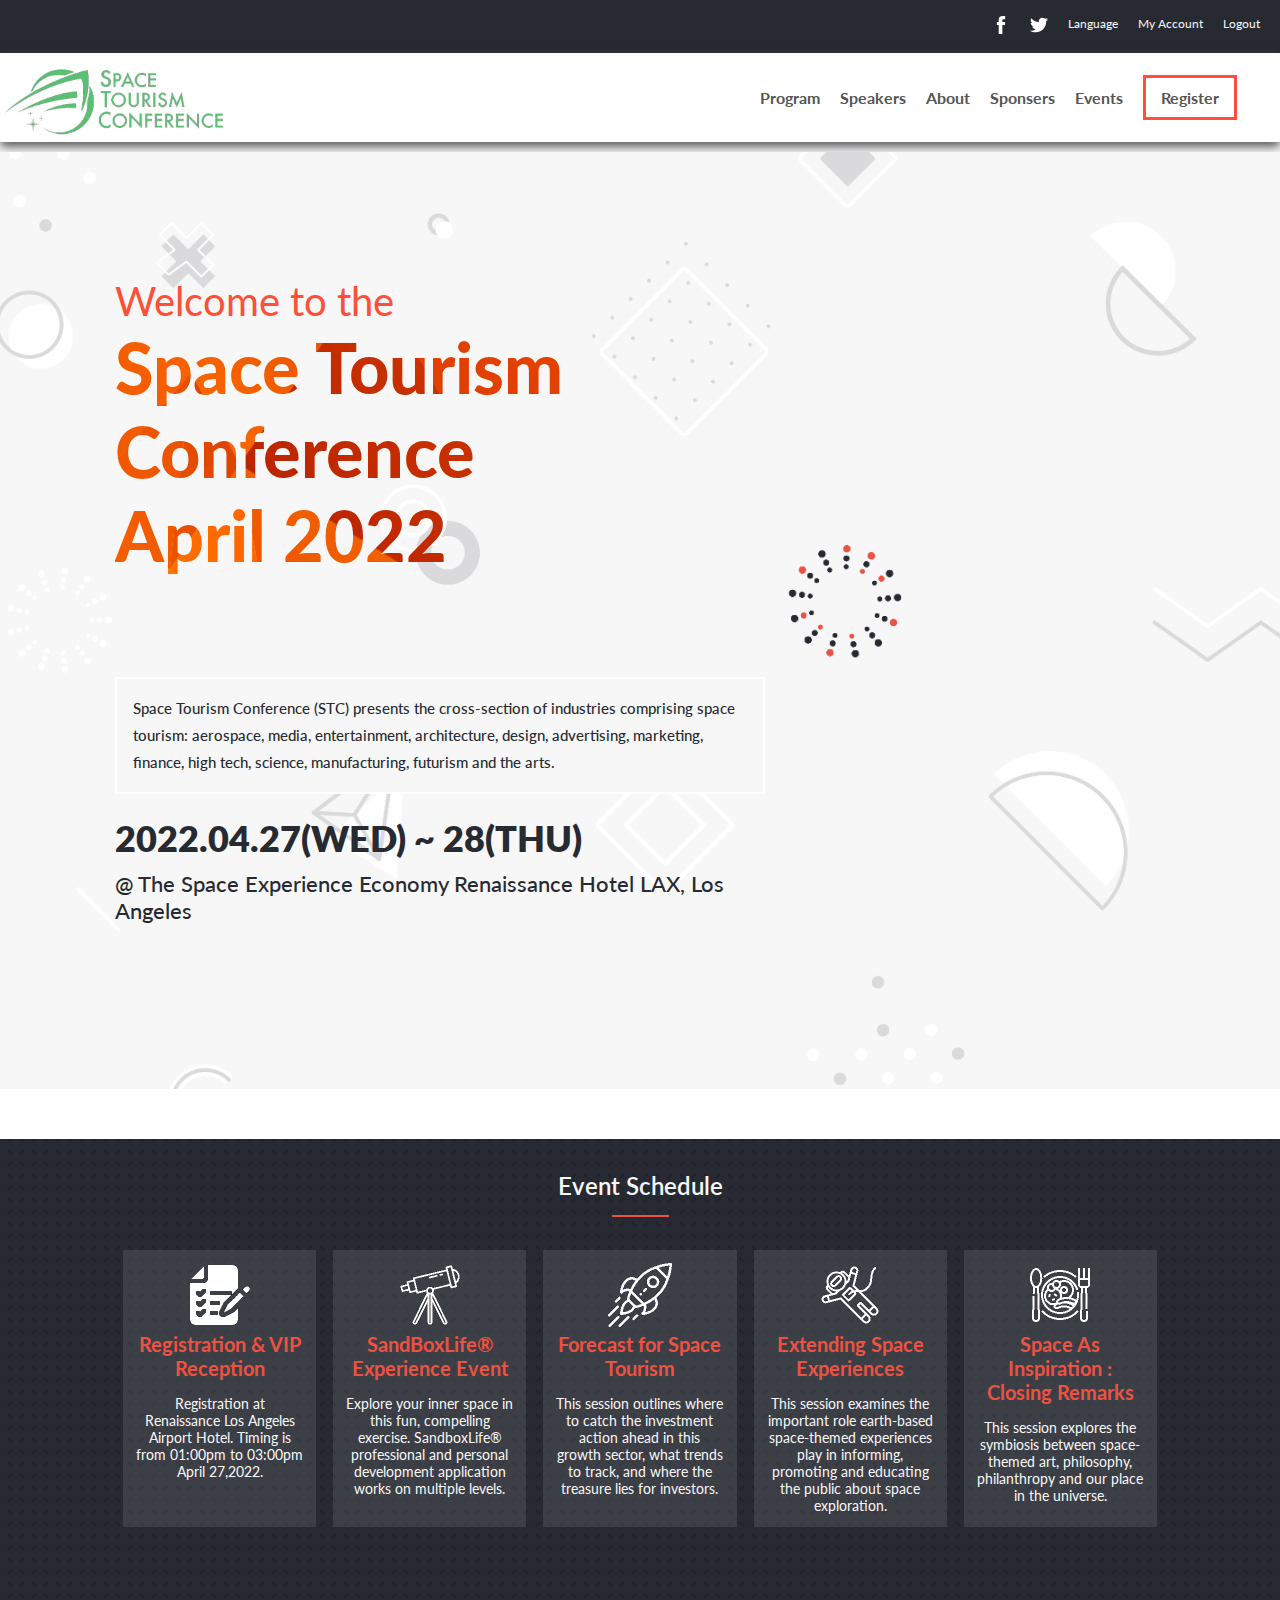
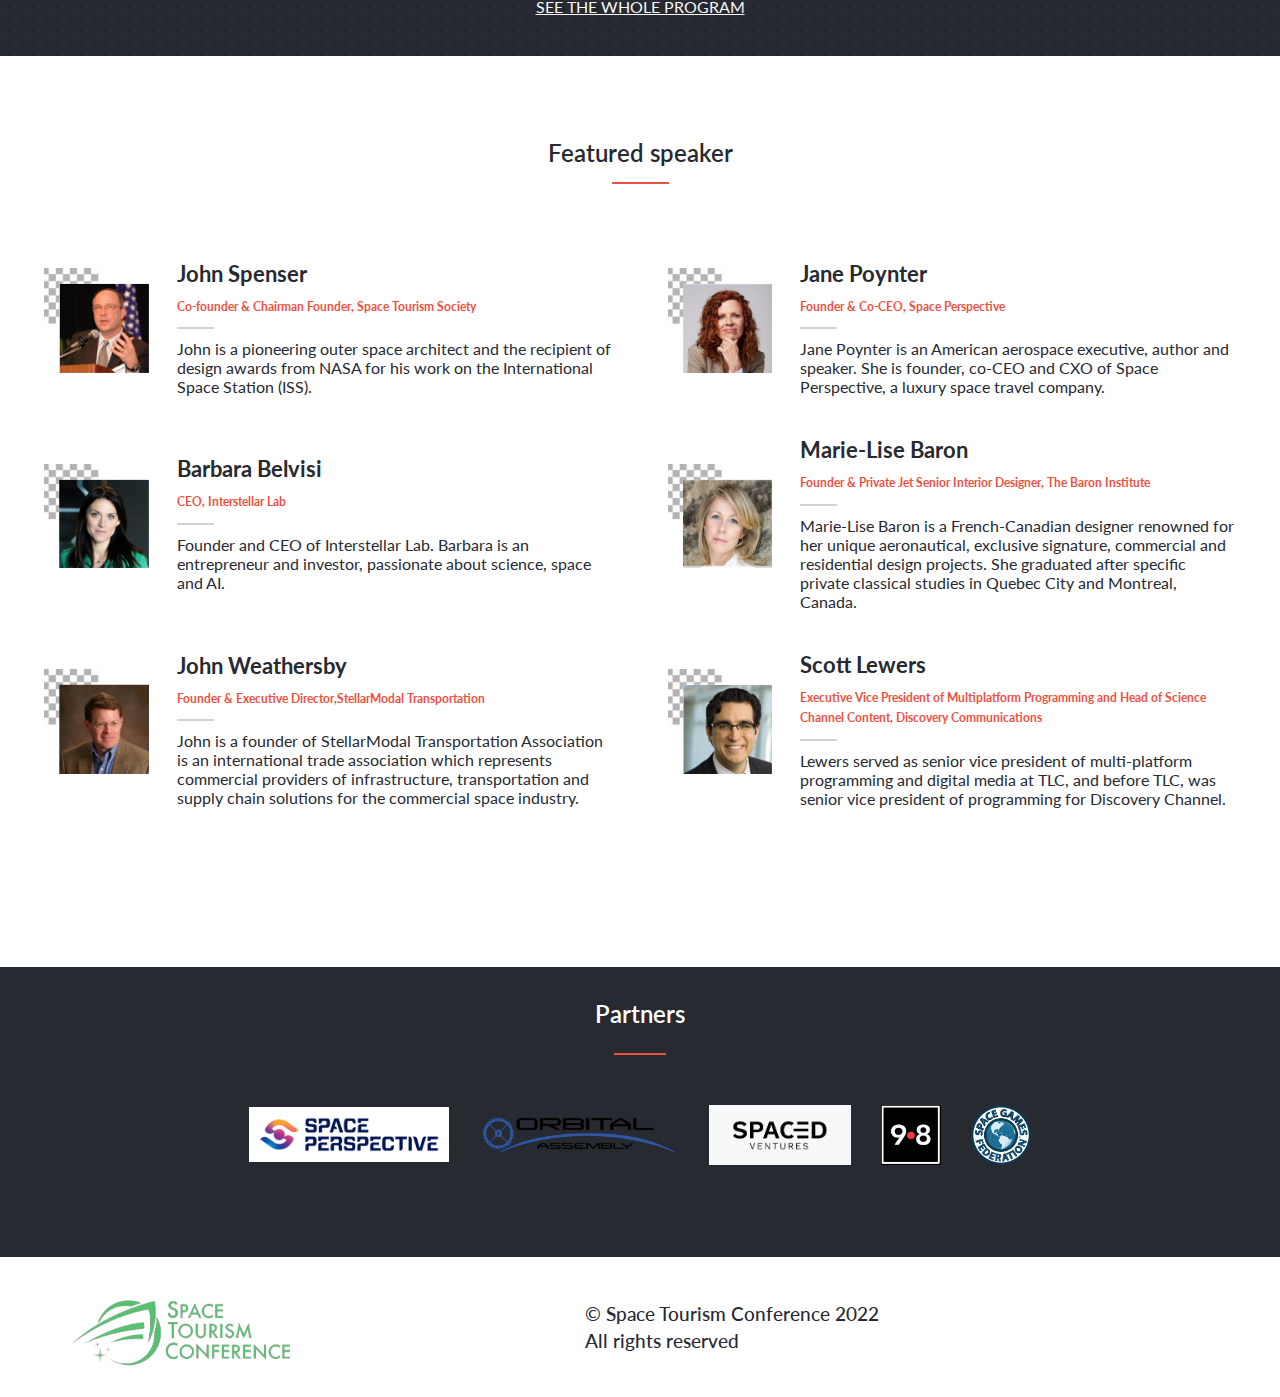
==== commit df20af9b: "modifiy avatar images" ====
--- a/index.html
+++ b/index.html
@@ -9,39 +9,40 @@
     <title>Space Tourism Conference</title>
 </head>
 <body>
-    <header></header>
-    <nav>
-        <div class="mobile-menu-open">
-            <img src="./icons/hamburger.png" alt="Open menu Options">
-        </div>
-        <div class="mobile-menu-close">
-            <img src="./icons/close.png" alt="Close menu Options">
-        </div>
-        <div class="top-menu">
-            <ul class="top-menu-1">
-                <li><a><img src="./icons/facebook.svg" alt="facebook-icon"></a></li>
-                <li><a><img src="./icons/twitter.svg" alt="twitter-icon"></a></li>
-            </ul>
-            <ul class="top-menu-2">
-                <li><a href="">Language</a></li>
-                <li><a href="">My Account</a></li>
-                <li><a href="">Logout</a></li>
-            </ul>
-        </div>
-        <div class="desktop-menu">
-            <a href="#main-page"><img class="desktop-logo" src="./imgs/backgrounds/AboutUsImg2.png" alt="Space Tourism Conference">
-            </a>
-            <ul class="list-menu">
-                <li class="programme1"><a href="#programme">Program</a></li>
-                <li class="speakers1"><a href="#speakers">Speakers</a></li>
-                <li class="about1"><a href="aboutUs.html">About</a></li>
-                <li class="sponsers1"><a href="#sponsers">Sponsers</a></li>
-                <li class="events1"><a href="aboutUs.html#events">Events</a></li>
-                <li class="register"><a href="https://events.eventzilla.net/e/space-tourism-conference-2022-profiting-from-the-space-experience-economy-2138803014?preview=1626327024469">Register</a></li>
-
-            </ul>
-        </div>
-    </nav>
+    <header>
+        <nav>
+            <div class="mobile-menu-open">
+                <img src="./icons/hamburger.png" alt="Open menu Options">
+            </div>
+            <div class="mobile-menu-close">
+                <img src="./icons/close.png" alt="Close menu Options">
+            </div>
+            <div class="top-menu">
+                <ul class="top-menu-1">
+                    <li><a><img src="./icons/facebook.svg" alt="facebook-icon"></a></li>
+                    <li><a><img src="./icons/twitter.svg" alt="twitter-icon"></a></li>
+                </ul>
+                <ul class="top-menu-2">
+                    <li><a href="">Language</a></li>
+                    <li><a href="">My Account</a></li>
+                    <li><a href="">Logout</a></li>
+                </ul>
+            </div>
+            <div class="desktop-menu">
+                <a href="#main-page"><img class="desktop-logo" src="./imgs/backgrounds/AboutUsImg2.png" alt="Space Tourism Conference">
+                </a>
+                <ul class="list-menu">
+                    <li class="programme1"><a href="#programme">Program</a></li>
+                    <li class="speakers1"><a href="#speakers">Speakers</a></li>
+                    <li class="about1"><a href="aboutUs.html">About</a></li>
+                    <li class="sponsers1"><a href="#sponsers">Sponsers</a></li>
+                    <li class="events1"><a href="aboutUs.html#events">Events</a></li>
+                    <li class="register"><a href="https://events.eventzilla.net/e/space-tourism-conference-2022-profiting-from-the-space-experience-economy-2138803014?preview=1626327024469">Register</a></li>
+    
+                </ul>
+            </div>
+        </nav>
+    </header>
     <section class="top">
         <div class="welcome-content">
             <h2 class="welcome-content-h2">Welcome to the</h2>
@@ -61,31 +62,31 @@
             <h3>Event Schedule</h3>
             <div class="line1"></div>
             <div class="programme-cards">
-                <div class="programme-card">
+                <article class="programme-card">
                     <img src="./icons/a.png" alt="Registration & VIP reception">
                     <h4>Registration & VIP Reception</h4>
                     <p>Registration at Renaissance Los Angeles Airport Hotel. Timing is from 01:00pm to 03:00pm April 27,2022.</p>
-                </div>
-                <div class="programme-card">
+                </article>
+                <article class="programme-card">
                     <img src="./icons/b.png" alt="Workshop-1">
                     <h4>SandBoxLife® Experience Event</h4>
                     <p>Explore your inner space in this fun, compelling exercise. SandboxLife® professional and personal development application works on multiple levels.</p> 
-                </div>
-                <div class="programme-card">
+                </article>
+                <article class="programme-card">
                     <img src="./icons/c.png" alt="Forecast for Space Tourism">
                     <h4>Forecast for Space Tourism</h4>
                     <p> This session outlines where to catch the investment action ahead in this growth sector, what trends to track, and where the treasure lies for investors.</p>
-                </div>
-                <div class="programme-card">
+                </article>
+                <article class="programme-card">
                     <img src="./icons/d.png" alt="Extending Space Experiences on Earth">
                     <h4>Extending Space Experiences</h4>
                     <p>This session examines the important role earth-based space-themed experiences play in informing, promoting and educating the public about space exploration.</p>
-                </div>
-                <div class="programme-card">
+                </article>
+                <article class="programme-card">
                     <img src="./icons/e.png" alt="Space As Inspiration">
                     <h4>Space As Inspiration : Closing Remarks </h4>
                     <p> This session explores the symbiosis between space-themed art, philosophy, philanthropy and our place in the universe.</p>
-                </div>
+                </article>
             </div>
             <a href="https://www.spacetourismconf.com/#Agenda">
                 <button class="main-button" type="button">Join Space Tourism Conference</button>
